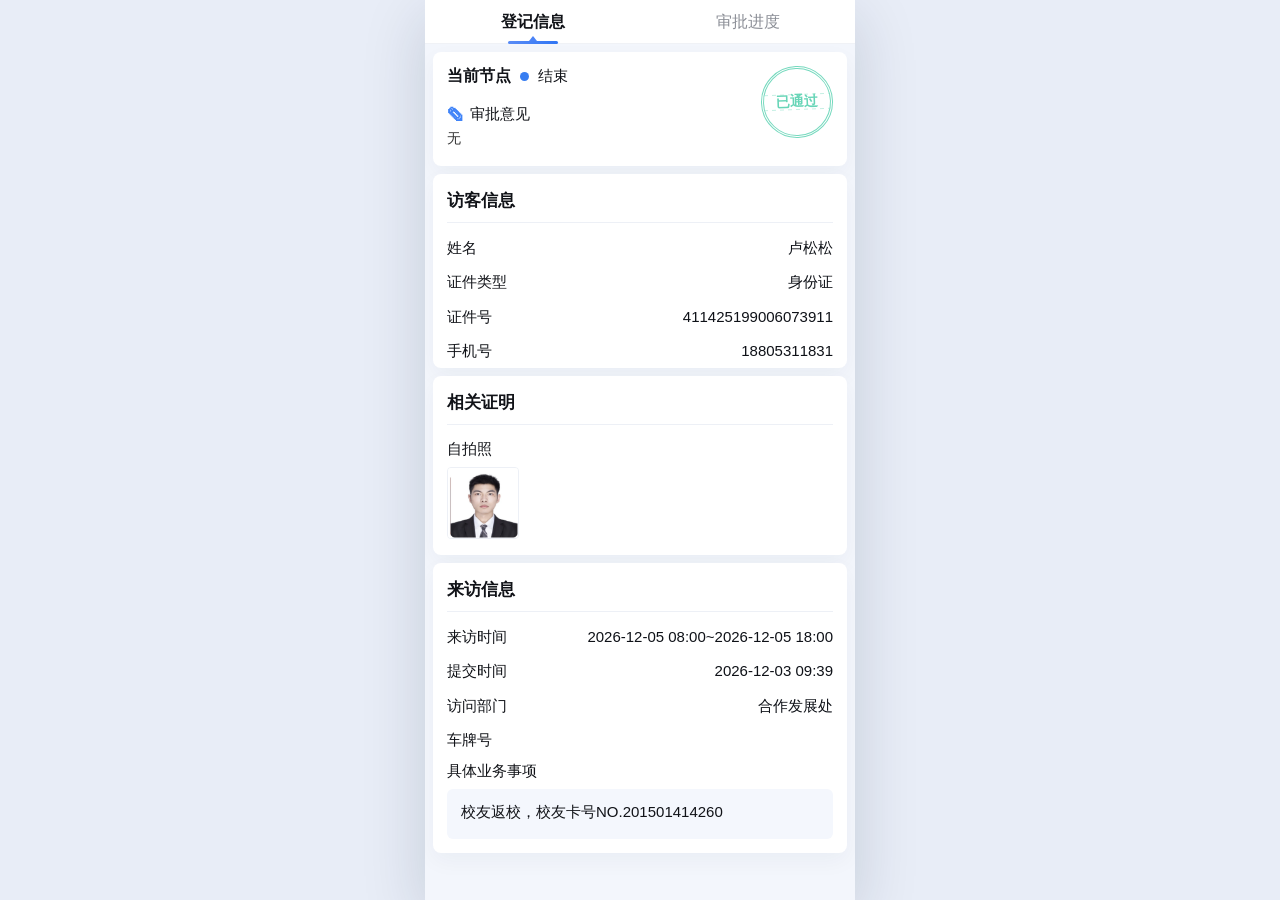
==== detail.html @ 4ddc2580 "Add files via upload" ====
<!doctype html>
<html lang="zh-CN">
<head>
  <meta charset="utf-8" />
  <meta name="viewport" content="width=device-width, initial-scale=1, viewport-fit=cover" />
  <title>登记信息</title>
  <link rel="stylesheet" href="style.css" />
</head>
<body>
  <!--
    登记信息详情页
    修改入口：直接修改每个 .info-row 的文字、头像、来访事项即可。
  -->
  <main class="app detail-page">
    <nav class="tabs">
      <a class="tab active" href="detail.html">登记信息</a>
      <a class="tab" href="progress.html">审批进度</a>
    </nav>

    <section class="detail-card node-card">
      <div class="node-left">
        <p class="node-row"><strong>当前节点</strong><span class="blue-dot"></span><span>结束</span></p>
        <p class="opinion-title"><span class="pen">✎</span>审批意见</p>
        <p class="opinion-text">无</p>
      </div>
      <div class="stamp">已通过</div>
    </section>

    <section class="detail-card">
      <h2 class="section-title">访客信息</h2>
      <div class="line"></div>
      <div class="info-row"><span>姓名</span><strong>卢松松</strong></div>
      <div class="info-row"><span>证件类型</span><strong>身份证</strong></div>
      <div class="info-row"><span>证件号</span><strong>411425199006073911</strong></div>
      <div class="info-row"><span>手机号</span><strong>18805311831</strong></div>
    </section>

    <section class="detail-card proof-card">
      <h2 class="section-title">相关证明</h2>
      <div class="line"></div>
      <p class="proof-label">自拍照</p>
      <img class="proof-photo" src="avatar-1.png" alt="自拍照" />
    </section>

    <section class="detail-card visit-info-card">
      <h2 class="section-title">来访信息</h2>
      <div class="line"></div>
      <div class="info-row"><span>来访时间</span><strong>今日自动生成 08:00~今日自动生成 18:00</strong></div>
      <div class="info-row"><span>提交时间</span><strong>自动生成-2天 09:39</strong></div>
      <div class="info-row"><span>访问部门</span><strong>合作发展处</strong></div>
      <div class="info-row"><span>车牌号</span><strong></strong></div>
      <p class="business-title">具体业务事项</p>
      <div class="business-box">校友返校，校友卡号NO.201501414260</div>
    </section>
  </main>

  <script src="app.js"></script>
</body>
</html>
---- style.css ----
/*
  可编辑样式入口：
  颜色、圆角、页面宽度都集中在这里。
  想更像原图：通常只需要微调 --bg、--blue、--green、--radius。
*/
:root {
  --page-width: 430px;
  --bg: #f3f6fc;
  --card: #ffffff;
  --text: #111318;
  --muted: #909399;
  --line: #edf0f6;
  --blue: #3f83f8;
  --blue-2: #5e86f3;
  --green: #73d3b1;
  --green-deep: #64cba6;
  --shadow: 0 8px 22px rgba(22, 44, 80, .045);
  --radius: 10px;
}

* { box-sizing: border-box; }
html, body { margin: 0; padding: 0; min-height: 100%; }
body {
  font-family: -apple-system, BlinkMacSystemFont, "Segoe UI", "PingFang SC", "Hiragino Sans GB", "Microsoft YaHei", Arial, sans-serif;
  color: var(--text);
  background: #e8edf7;
  -webkit-font-smoothing: antialiased;
}
button, a { font-family: inherit; }
a { color: inherit; text-decoration: none; }

.app {
  width: 100%;
  max-width: var(--page-width);
  min-height: 100vh;
  margin: 0 auto;
  background: var(--bg);
  overflow-x: hidden;
}
@media (min-width: 520px) {
  .app { box-shadow: 0 18px 60px rgba(10, 28, 55, .16); }
}

/* 列表页 */
.list-page {
  padding: 14px 8px 82px;
}
.filter-card {
  display: grid;
  grid-template-columns: 1fr 1fr;
  gap: 22px;
  padding: 10px 8px;
  margin: 0 0 10px;
  background: var(--card);
  border-radius: 0;
}
.select-btn {
  height: 44px;
  padding: 0 16px;
  border: 0;
  border-radius: 9px;
  background: #f3f6fc;
  color: #222;
  font-size: 16px;
  text-align: left;
  display: flex;
  align-items: center;
  justify-content: space-between;
}
.down {
  width: 0;
  height: 0;
  border-left: 5px solid transparent;
  border-right: 5px solid transparent;
  border-top: 6px solid #73777f;
  margin-left: 8px;
}
.card-list { display: flex; flex-direction: column; gap: 10px; }
.visit-card {
  background: var(--card);
  border-radius: 10px;
  padding: 12px 10px 10px;
  min-height: 122px;
  box-shadow: var(--shadow);
  cursor: pointer;
}
.card-main {
  display: grid;
  grid-template-columns: 1fr 64px;
  min-height: 70px;
  gap: 10px;
}
.card-text h2 {
  margin: 0 0 10px;
  font-size: 17px;
  line-height: 1.3;
  font-weight: 800;
  letter-spacing: .1px;
}
.status-pass {
  display: inline-flex;
  align-items: center;
  justify-content: center;
  min-width: 58px;
  height: 28px;
  padding: 0 10px;
  border-radius: 4px;
  background: var(--green);
  color: #fff;
  font-size: 15px;
  font-weight: 600;
}
.avatar {
  width: 58px;
  height: 58px;
  object-fit: cover;
  object-position: center;
  border-radius: 4px;
  border: 1px solid #edf0f6;
  background: #fff;
  justify-self: end;
}
.divider {
  height: 1px;
  background: var(--line);
  margin: 8px 0 8px;
}
.card-bottom {
  display: flex;
  align-items: center;
  gap: 8px;
  min-height: 36px;
}
.dept {
  flex: 1;
  margin: 0;
  color: #999da6;
  font-size: 14.5px;
  line-height: 1.35;
  white-space: nowrap;
  overflow: hidden;
  text-overflow: ellipsis;
}
.pin {
  margin-right: 4px;
  color: #b4b8c2;
  font-weight: 700;
}
.copy-btn {
  width: 56px;
  height: 28px;
  border: 0;
  border-radius: 16px;
  background: linear-gradient(135deg, #57a2fb, #377df1);
  color: #fff;
  font-size: 14px;
  font-weight: 700;
  flex: 0 0 auto;
}
.bottom-bar {
  position: fixed;
  z-index: 20;
  left: 50%;
  bottom: 0;
  width: 100%;
  max-width: var(--page-width);
  transform: translateX(-50%);
  padding: 8px 10px calc(8px + env(safe-area-inset-bottom));
  background: rgba(243, 246, 252, .96);
  backdrop-filter: blur(8px);
}
.add-btn {
  width: 100%;
  height: 44px;
  border: 0;
  border-radius: 6px;
  color: #fff;
  font-size: 18px;
  font-weight: 700;
  letter-spacing: 1px;
  background: linear-gradient(135deg, #6d89f6, #2f80f6);
  box-shadow: 0 4px 14px rgba(47, 128, 246, .20);
}

/* 详情页、审批页公用 */
.detail-page, .progress-page { padding-bottom: 16px; }
.tabs {
  height: 44px;
  background: #fff;
  display: grid;
  grid-template-columns: 1fr 1fr;
  align-items: center;
  border-bottom: 1px solid #f0f2f6;
}
.tab {
  position: relative;
  height: 44px;
  display: flex;
  align-items: center;
  justify-content: center;
  color: #8b8e96;
  font-size: 16px;
  font-weight: 500;
}
.tab.active {
  color: #111318;
  font-weight: 600;
}
.tab.active::after {
  content: "";
  position: absolute;
  bottom: 0;
  left: 50%;
  width: 50px;
  height: 3px;
  transform: translateX(-50%);
  border-radius: 10px;
  background: linear-gradient(90deg, #5a8cf6, #2f75f4);
}
.tab.active::before {
  content: "";
  position: absolute;
  bottom: 3px;
  left: 50%;
  transform: translateX(-50%);
  width: 0;
  height: 0;
  border-left: 4px solid transparent;
  border-right: 4px solid transparent;
  border-bottom: 5px solid #4b83f6;
}
.detail-card,
.timeline-card {
  margin: 8px;
  background: #fff;
  border-radius: 8px;
  box-shadow: var(--shadow);
}
.node-card {
  min-height: 114px;
  padding: 14px 14px;
  display: flex;
  justify-content: space-between;
  gap: 12px;
  align-items: flex-start;
}
.node-row {
  margin: 0 0 18px;
  display: flex;
  align-items: center;
  gap: 9px;
  font-size: 15px;
}
.node-row strong { font-size: 16px; }
.blue-dot {
  width: 9px;
  height: 9px;
  border-radius: 50%;
  background: #377df1;
  display: inline-block;
}
.opinion-title {
  margin: 0 0 6px;
  font-size: 15px;
  display: flex;
  align-items: center;
  gap: 5px;
}
.pen { color: var(--blue); font-weight: 800; font-size: 18px; line-height: 1; }
.opinion-text { margin: 0; font-size: 14px; color: #333; }
.stamp {
  position: relative;
  flex: 0 0 auto;
  width: 72px;
  height: 72px;
  margin-top: 0;
  border: 3px double rgba(95, 211, 179, .85);
  border-radius: 50%;
  color: rgba(95, 211, 179, .95);
  font-size: 14px;
  font-weight: 800;
  display: flex;
  align-items: center;
  justify-content: center;
  transform: rotate(-2deg);
  overflow: hidden;
}
.stamp::before,
.stamp::after {
  content: "";
  position: absolute;
  left: -16px;
  right: -16px;
  height: 1px;
  background: repeating-linear-gradient(90deg, rgba(95, 211, 179, .36) 0 4px, transparent 4px 8px);
}
.stamp::before { top: 25px; }
.stamp::after { bottom: 25px; }
.section-title {
  margin: 0;
  padding: 15px 14px 10px;
  font-size: 17px;
  font-weight: 800;
}
.line { height: 1px; background: var(--line); margin: 0 14px 8px; }
.info-row {
  display: flex;
  align-items: flex-start;
  justify-content: space-between;
  gap: 12px;
  padding: 7px 14px;
  min-height: 34px;
  font-size: 15px;
  line-height: 1.35;
}
.info-row span { color: #111318; flex: 0 0 78px; }
.info-row strong {
  flex: 1;
  text-align: right;
  font-weight: 400;
  color: #0e1117;
  word-break: break-word;
}
.proof-card { min-height: 168px; }
.proof-label { margin: 0; padding: 7px 14px 8px; font-size: 15px; }
.proof-photo {
  width: 72px;
  height: 72px;
  margin-left: 14px;
  margin-bottom: 12px;
  object-fit: cover;
  border-radius: 4px;
  border: 1px solid #edf0f6;
}
.visit-info-card { padding-bottom: 14px; }
.business-title { margin: 5px 14px 8px; font-size: 15px; }
.business-box {
  margin: 0 14px;
  min-height: 50px;
  padding: 12px 14px;
  border-radius: 6px;
  background: #f4f7fd;
  font-size: 15px;
  line-height: 1.5;
}

/* 审批进度 */
.progress-page { min-height: 100vh; }
.timeline-card {
  margin-top: 8px;
  min-height: 206px;
  padding: 22px 18px 24px;
}
.timeline { position: relative; }
.timeline-item {
  position: relative;
  display: grid;
  grid-template-columns: 26px 1fr;
  column-gap: 18px;
  min-height: 72px;
}
.timeline-item:not(.last)::after {
  content: "";
  position: absolute;
  left: 12px;
  top: 26px;
  bottom: 4px;
  border-left: 1.5px dashed #bfc3cb;
}
.check {
  position: relative;
  z-index: 1;
  width: 18px;
  height: 18px;
  margin-top: 2px;
  margin-left: 3px;
  border-radius: 50%;
  background: #65c667;
  color: #fff;
  font-size: 13px;
  line-height: 18px;
  text-align: center;
  font-weight: 900;
}
.timeline-content h3 {
  margin: 0;
  font-size: 17px;
  line-height: 1.2;
  font-weight: 500;
}
.timeline-content p {
  margin: 8px 0 0;
  color: #9a9da5;
  font-size: 14px;
}

.toast {
  position: fixed;
  left: 50%;
  bottom: 76px;
  transform: translateX(-50%);
  background: rgba(0,0,0,.72);
  color: #fff;
  padding: 8px 14px;
  border-radius: 18px;
  font-size: 14px;
  z-index: 99;
  opacity: 0;
  pointer-events: none;
  transition: opacity .2s ease;
}
.toast.show { opacity: 1; }

/* 点击自拍照放大预览 */
.proof-photo {
  cursor: zoom-in;
  pointer-events: auto;
  -webkit-user-select: none;
  user-select: none;
  -webkit-touch-callout: none;
  touch-action: manipulation;
}

.photo-viewer {
  position: fixed;
  inset: 0;
  z-index: 9999;
  display: none;
  align-items: center;
  justify-content: center;
  padding: 24px;
  background: rgba(0, 0, 0, .82);
  box-sizing: border-box;
}

.photo-viewer.show {
  display: flex;
}

.photo-viewer img {
  display: block;
  max-width: 92vw;
  max-height: 82vh;
  object-fit: contain;
  border-radius: 8px;
  background: #fff;
  box-shadow: 0 12px 36px rgba(0, 0, 0, .35);
  -webkit-user-select: none;
  user-select: none;
  -webkit-touch-callout: none;
}

.photo-viewer-close {
  position: fixed;
  top: calc(18px + env(safe-area-inset-top));
  right: 18px;
  width: 36px;
  height: 36px;
  border: 0;
  border-radius: 50%;
  background: rgba(255, 255, 255, .18);
  color: #fff;
  font-size: 28px;
  line-height: 34px;
  text-align: center;
}

body.preview-open {
  overflow: hidden;
}
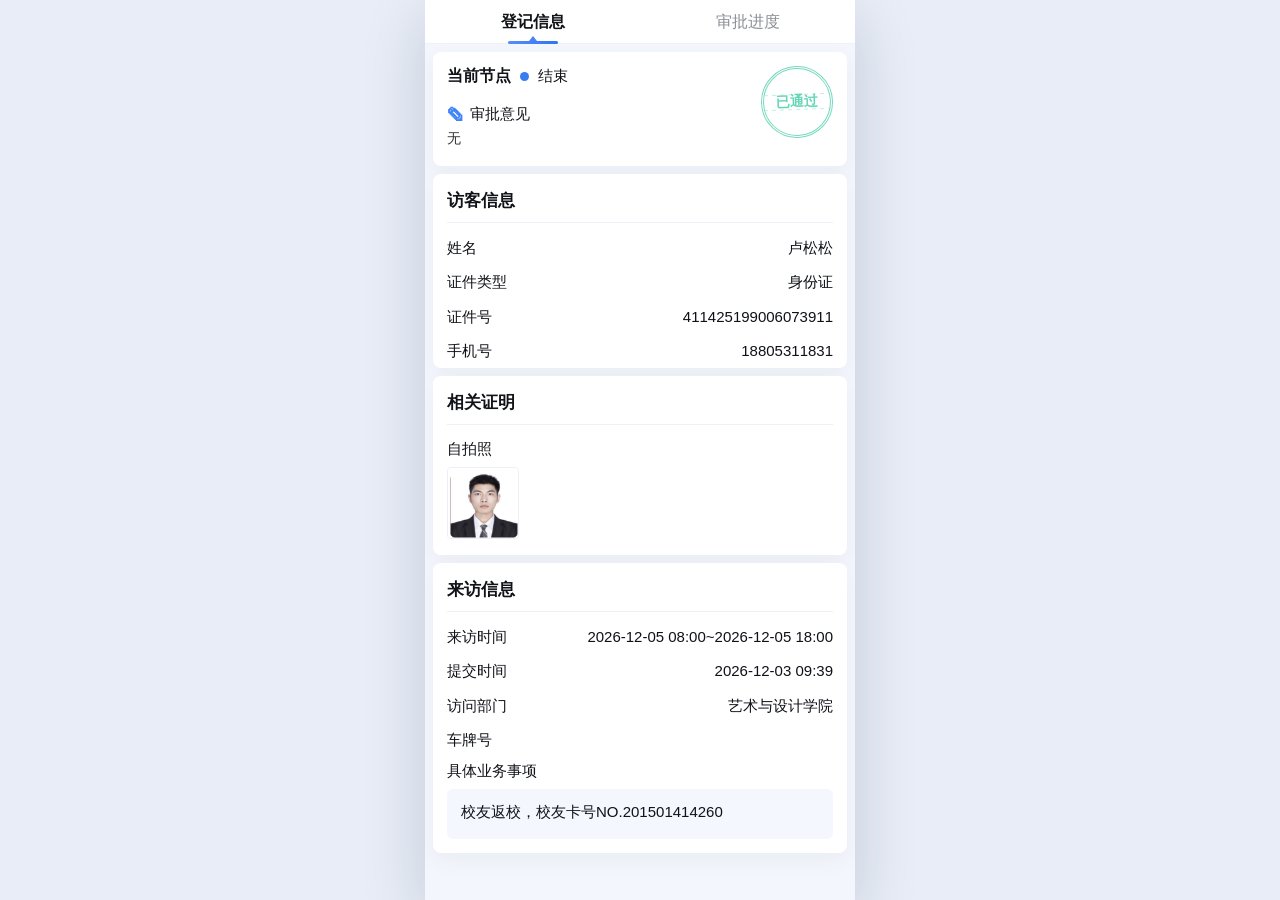
==== commit eac581bc: "Update detail.html" ====
--- a/detail.html
+++ b/detail.html
@@ -45,9 +45,9 @@
     <section class="detail-card visit-info-card">
       <h2 class="section-title">来访信息</h2>
       <div class="line"></div>
-      <div class="info-row"><span>来访时间</span><strong>今日自动生成 08:00~今日自动生成 18:00</strong></div>
+      <div class="info-row"><span>来访时间</span><strong>今日自动生成-1天 08:00~今日自动生成+2天 18:00</strong></div>
       <div class="info-row"><span>提交时间</span><strong>自动生成-2天 09:39</strong></div>
-      <div class="info-row"><span>访问部门</span><strong>合作发展处</strong></div>
+      <div class="info-row"><span>访问部门</span><strong>艺术与设计学院</strong></div>
       <div class="info-row"><span>车牌号</span><strong></strong></div>
       <p class="business-title">具体业务事项</p>
       <div class="business-box">校友返校，校友卡号NO.201501414260</div>
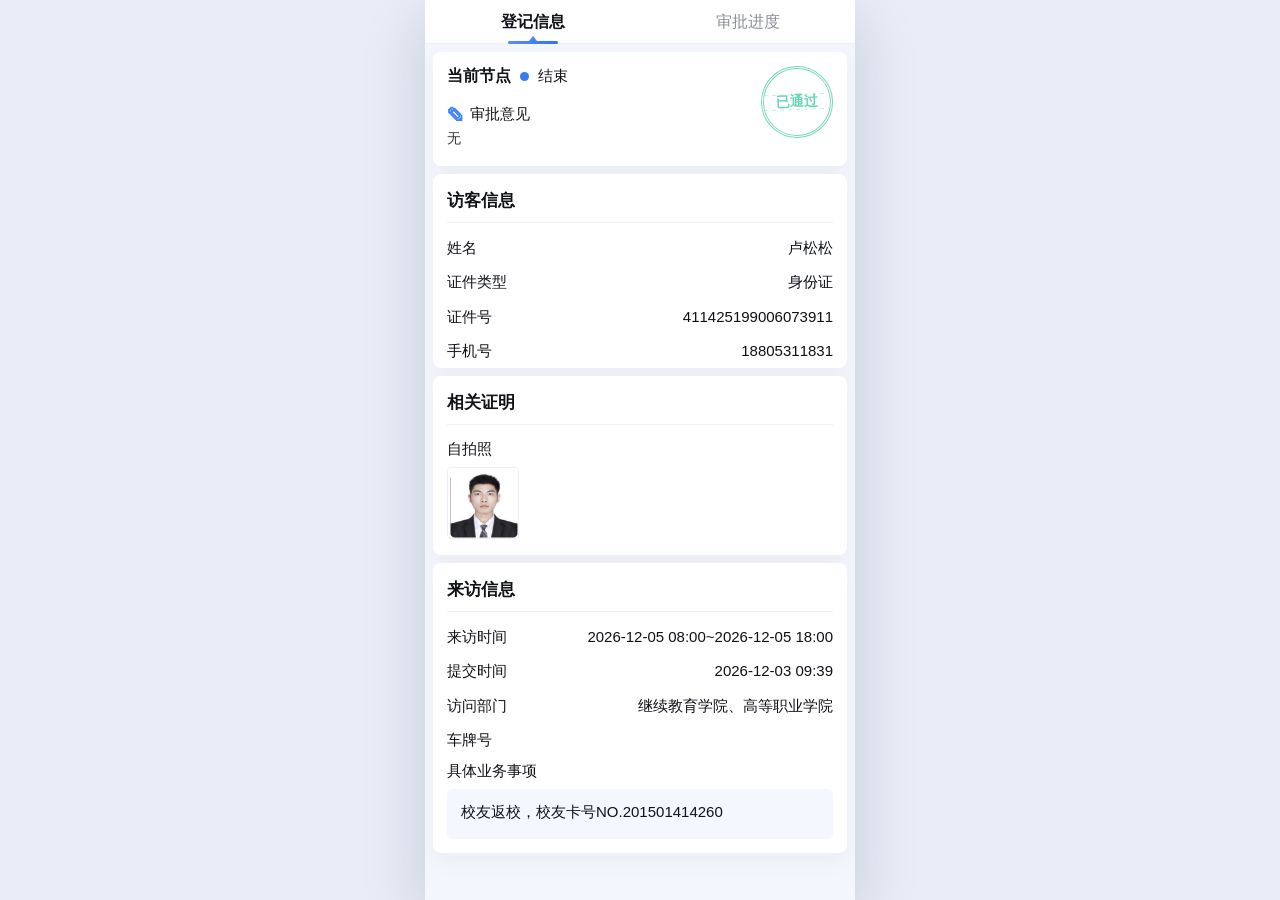
==== commit 3d1e1ee6: "Update detail.html" ====
--- a/detail.html
+++ b/detail.html
@@ -47,7 +47,7 @@
       <div class="line"></div>
       <div class="info-row"><span>来访时间</span><strong>今日自动生成-1天 08:00~今日自动生成+2天 18:00</strong></div>
       <div class="info-row"><span>提交时间</span><strong>自动生成-2天 09:39</strong></div>
-      <div class="info-row"><span>访问部门</span><strong>艺术与设计学院</strong></div>
+      <div class="info-row"><span>访问部门</span><strong>继续教育学院、高等职业学院</strong></div>
       <div class="info-row"><span>车牌号</span><strong></strong></div>
       <p class="business-title">具体业务事项</p>
       <div class="business-box">校友返校，校友卡号NO.201501414260</div>
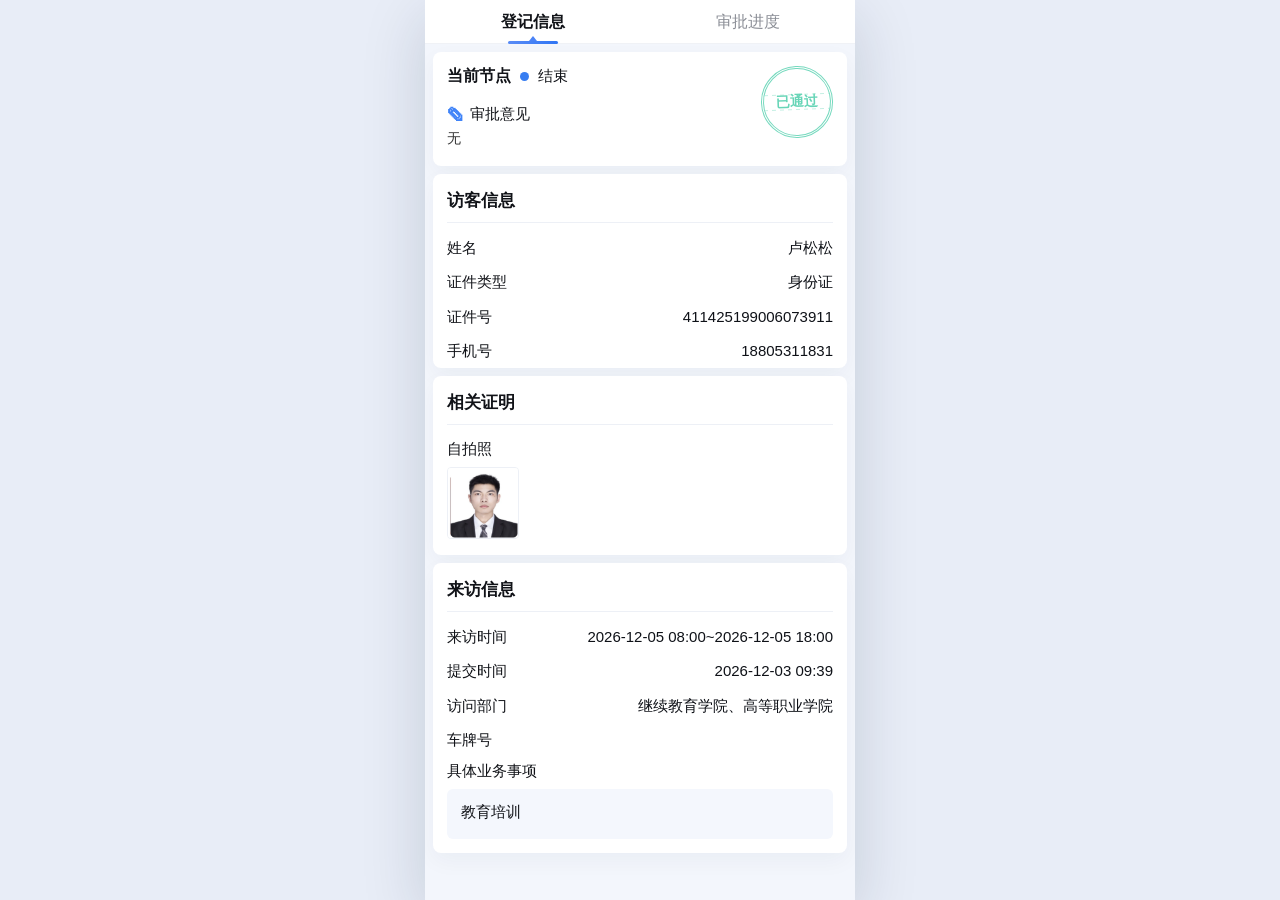
==== commit 6344d955: "Update detail.html" ====
--- a/detail.html
+++ b/detail.html
@@ -45,12 +45,12 @@
     <section class="detail-card visit-info-card">
       <h2 class="section-title">来访信息</h2>
       <div class="line"></div>
-      <div class="info-row"><span>来访时间</span><strong>今日自动生成-1天 08:00~今日自动生成+2天 18:00</strong></div>
+      <div class="info-row"><span>来访时间</span><strong>自动生成-1天 08:00~自动生成+2天 18:00</strong></div>
       <div class="info-row"><span>提交时间</span><strong>自动生成-2天 09:39</strong></div>
       <div class="info-row"><span>访问部门</span><strong>继续教育学院、高等职业学院</strong></div>
       <div class="info-row"><span>车牌号</span><strong></strong></div>
       <p class="business-title">具体业务事项</p>
-      <div class="business-box">校友返校，校友卡号NO.201501414260</div>
+      <div class="business-box">教育培训</div>
     </section>
   </main>
 
